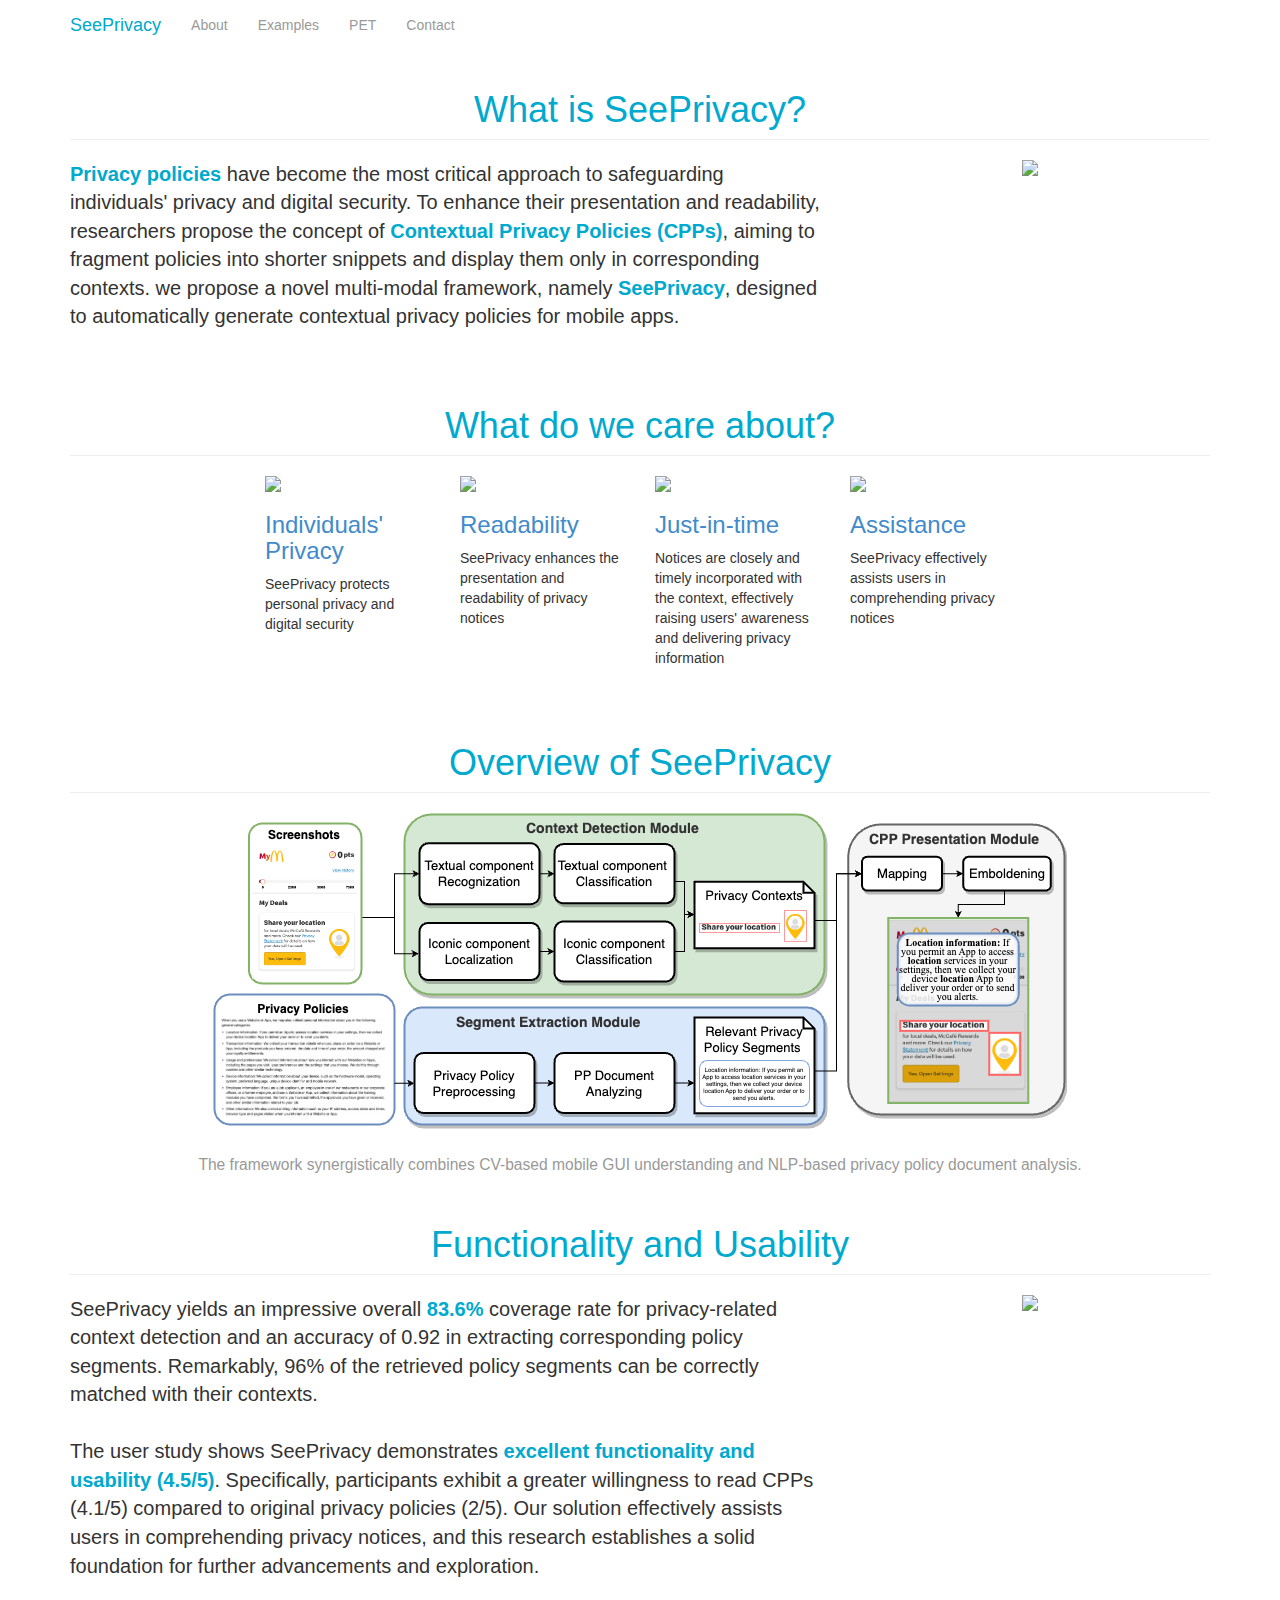
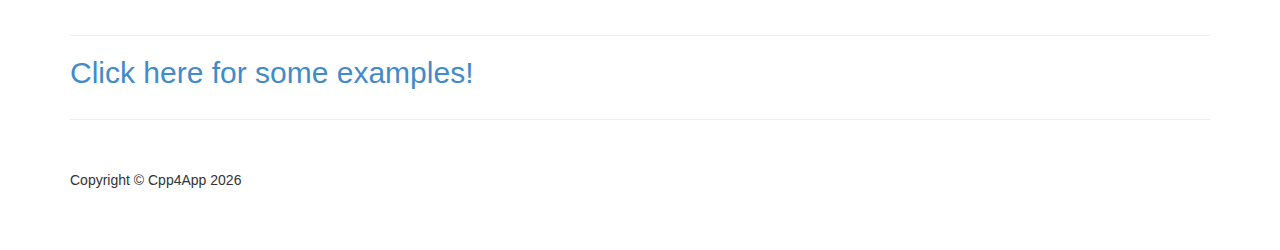
==== about.html @ 59a584f7 "update" ====
<!DOCTYPE html>
<html lang="en">
  <head>
    <meta charset="utf-8">
    <meta name="viewport" content="width=device-width, initial-scale=1.0">
    <meta name="description" content="">
    <meta name="author" content="">

    <title>SeePrivacy: Automated Contextual Privacy Policies Generation for Mobile Apps</title>

    <!-- Bootstrap core CSS -->
    <link href="css/bootstrap.css" rel="stylesheet">

    <!-- Custom CSS for the '3 Col Portfolio' Template -->
    <link href="css/3-col-portfolio.css" rel="stylesheet">
  </head>

  <body>

    <nav class="navbar navbar-fixed-top navbar-inverse" role="navigation">
      <div class="container">
        <div class="navbar-header">
          <button type="button" class="navbar-toggle" data-toggle="collapse" data-target=".navbar-ex1-collapse">
            <span class="sr-only">Toggle navigation</span>
            <span class="icon-bar"></span>
            <span class="icon-bar"></span>
            <span class="icon-bar"></span>
          </button>
          <a class="navbar-brand" href="index.html">SeePrivacy</a>
        </div>

        <!-- Collect the nav links, forms, and other content for toggling -->
        <div class="collapse navbar-collapse navbar-ex1-collapse">
          <ul class="nav navbar-nav">
            <li><a href="about.html">About</a></li>
            <li><a href="examples.html">Examples</a></li>
            <li><a href="index.html">PET</a></li>
            <li><a href="contact.html">Contact</a></li>
          </ul>
        </div><!-- /.navbar-collapse -->
      </div><!-- /.container -->
    </nav>

    <div class="container">

      <div class="row">

        <!-- <div class="col-lg-12">
          <h1 class="page-header" style="color: #00a9ce;"> SeePrivacy <small> Automated Contextual Privacy Policies Generation for Mobile Apps </small></h1>
        </div> -->

        <div class="col-lg-12 text-center">
          <h1 class="page-header" style="color: #00a9ce;"> What is SeePrivacy?</h1>
        </div>

      </div>

      <div class="row">

        <div class="col-md-8 portfolio-item" style="display: flex; justify-content: center; align-items: center; font-size:20px;">
          <p><strong style="color: #00a9ce;">Privacy policies</strong> have become the most critical approach to safeguarding individuals' privacy and digital security. 
            To enhance their presentation and readability, researchers propose the concept of <strong style="color: #00a9ce;">Contextual Privacy Policies (CPPs)</strong>, 
              aiming to fragment policies into shorter snippets and display them only in corresponding contexts. we propose a novel multi-modal framework, namely <strong style="color: #00a9ce;">SeePrivacy</strong>, designed to automatically generate contextual privacy policies for mobile apps.</p>
        </div>

        <div class="col-md-4 portfolio-item" style="display: flex; justify-content: center; align-items: center;">
          <img class="img-responsive" src="http://placehold.it/400x400" style="display: block; margin: 0 auto;">
        </div>

      </div>

      <div class="row">

        <div class="col-lg-12 text-center">
          <h1 class="page-header" style="color: #00a9ce;"> What do we care about?</h1>
        </div>

      </div>

      <div class="row" style="display: flex; justify-content: center;">

        <div class="col-md-2 portfolio-item">
          <a><img class="img-responsive" src="http://placehold.it/400x400"></a>
          <h3><a>Individuals' Privacy</a></h3>
          <p>SeePrivacy protects personal privacy and digital security</p>
        </div>

        <div class="col-md-2 portfolio-item">
          <a><img class="img-responsive" src="http://placehold.it/400x400"></a>
          <h3><a>Readability</a></h3>
          <p> SeePrivacy enhances the presentation and readability of privacy notices</p>
        </div>

        <div class="col-md-2 portfolio-item">
          <a><img class="img-responsive" src="http://placehold.it/400x400"></a>
          <h3><a>Just-in-time</a></h3>
          <p> Notices are closely and
            timely incorporated with the context, effectively raising users'
            awareness and delivering privacy information</p>
        </div>

        <div class="col-md-2 portfolio-item">
          <a><img class="img-responsive" src="http://placehold.it/400x400"></a>
          <h3><a>Assistance</a></h3>
          <p>SeePrivacy effectively assists users in comprehending privacy
            notices</p>
        </div>

      </div>

      <!-- <p class="col-lg-12"; style="font-size:20px;" >
      🚀 <strong>Privacy policies</strong> have become the most critical approach to safeguarding individuals�? privacy and digital security. 
      To enhance their presentation and readability, researchers propose the concept of <strong>Contextual Privacy Policies (CPPs)</strong>, 
        aiming to <u>fragment policies into shorter snippets and display them only in corresponding contexts</u>.
      </p>
      <p class="col-lg-12"; style="font-size:20px;" >
        🥳 In this paper, we propose a novel multi-modal framework, namely <strong>SeePrivacy</strong>, designed to automatically generate contextual privacy policies for mobile apps. 
        Our method synergistically combines CV-based mobile GUI understanding and NLP-based privacy policy document analysis, yielding an impressive overall <strong>83.6%</strong>
        coverage rate for privacy-related context detection and an accuracy of 0.92 in extracting corresponding policy segments. 
        Remarkably, 96% of the retrieved policy segments can be correctly matched with their contexts. 
        </p>
        <p class="col-lg-12"; style="font-size:20px;" >
        👏 The user study shows SeePrivacy demonstrates <strong>excellent functionality and usability (4.5/5)</strong>. 
        Specifically, participants exhibit a greater willingness to read CPPs (4.1/5) compared to original privacy policies (2/5). 
        Our solution effectively assists users in comprehending privacy notices, and this research establishes a solid foundation for further advancements and exploration.
      </p> -->

      <!-- <hr> -->

      <div class="row">

        <div class="col-lg-12 text-center">
          <h1 class="page-header" style="color: #00a9ce;">Overview of SeePrivacy</h1>
        </div>

      </div>

      <div>
      <center>
      <img class="img-responsive" src="assets/images/overview.png">
      <h3 style="text-align:center"><small>The framework synergistically combines CV-based mobile GUI understanding and NLP-based privacy policy document analysis.</small></h3>
      </center>
      </div>
      
      <div class="row">

        <div class="col-lg-12 text-center">
          <h1 class="page-header" style="color: #00a9ce;"> Functionality and Usability</h1>
        </div>

      </div>

      <div class="row">

        <div class="col-md-8 portfolio-item" style="display: flex; justify-content: center; align-items: center; font-size:20px;">
          <p>SeePrivacy yields an impressive overall <strong style="color: #00a9ce;">83.6%</strong>
            coverage rate for privacy-related context detection and an accuracy of 0.92 in extracting corresponding policy segments. 
            Remarkably, 96% of the retrieved policy segments can be correctly matched with their contexts. <br><br>The user study shows SeePrivacy demonstrates <strong style="color: #00a9ce;">excellent functionality and usability (4.5/5)</strong>. 
            Specifically, participants exhibit a greater willingness to read CPPs (4.1/5) compared to original privacy policies (2/5). 
            Our solution effectively assists users in comprehending privacy notices, and this research establishes a solid foundation for further advancements and exploration.</p>
        </div>

        <div class="col-md-4 portfolio-item" style="display: flex; justify-content: center; align-items: center;">
          <img class="img-responsive" src="http://placehold.it/400x400" style="display: block; margin: 0 auto;">
        </div>

      </div>


      <hr>

      <h2> 
      <a href="examples.html">Click here for some examples!</a>
      </h2>
<!-- This is for switching pages. -->
<!--         <div class="col-lg-12">
          <ul class="pagination">
            <li><a href="#">&laquo;</a></li>
            <li class="active"><a href="#">1</a></li>
            <li><a href="#">2</a></li>
            <li><a href="#">3</a></li>
            <li><a href="#">4</a></li>
            <li><a href="#">5</a></li>
            <li><a href="#">&raquo;</a></li>
          </ul>        
        </div> 
-->


    </div><!-- /.container -->

    <div class="container">

      <hr>

      <footer>
        <div class="row">
          <div class="col-lg-12">
            <p>Copyright &copy; Cpp4App <span id="getCurrentDate"></span></p>
          </div>
        </div>
      </footer>
      
    </div><!-- /.container -->

    <!-- JavaScript -->
    <script src="js/jquery-1.10.2.js"></script>
    <script src="js/bootstrap.js"></script>
    <script type="text/javascript">
      var dt = new Date();
      document.getElementById('getCurrentDate').innerHTML = dt.getFullYear();
    </script>
  </body>

</html>
---- css/3-col-portfolio.css ----
body {
	margin-top: 50px; /* 50px is the height of the navbar - change this if the navbarn height changes */
}

.portfolio-item {
	margin-bottom: 25px;
}

footer {
	margin: 50px 0;
}
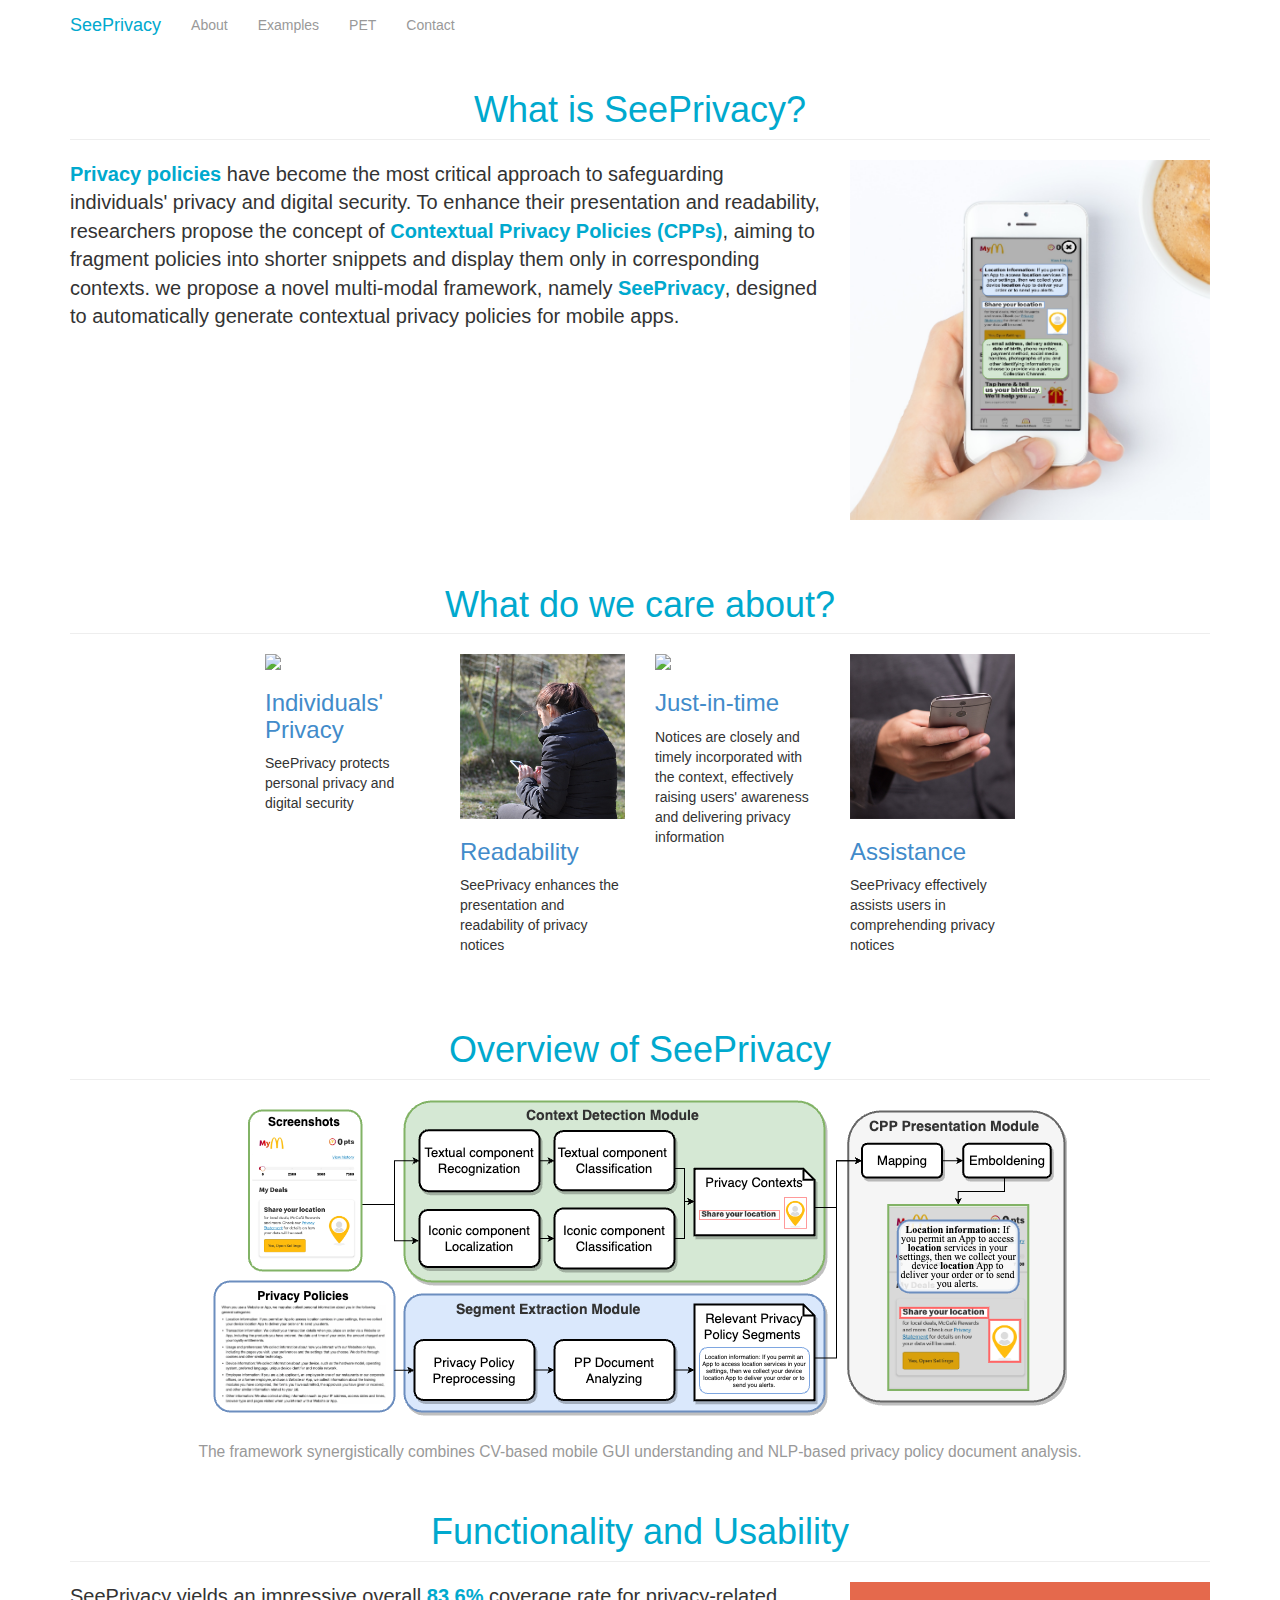
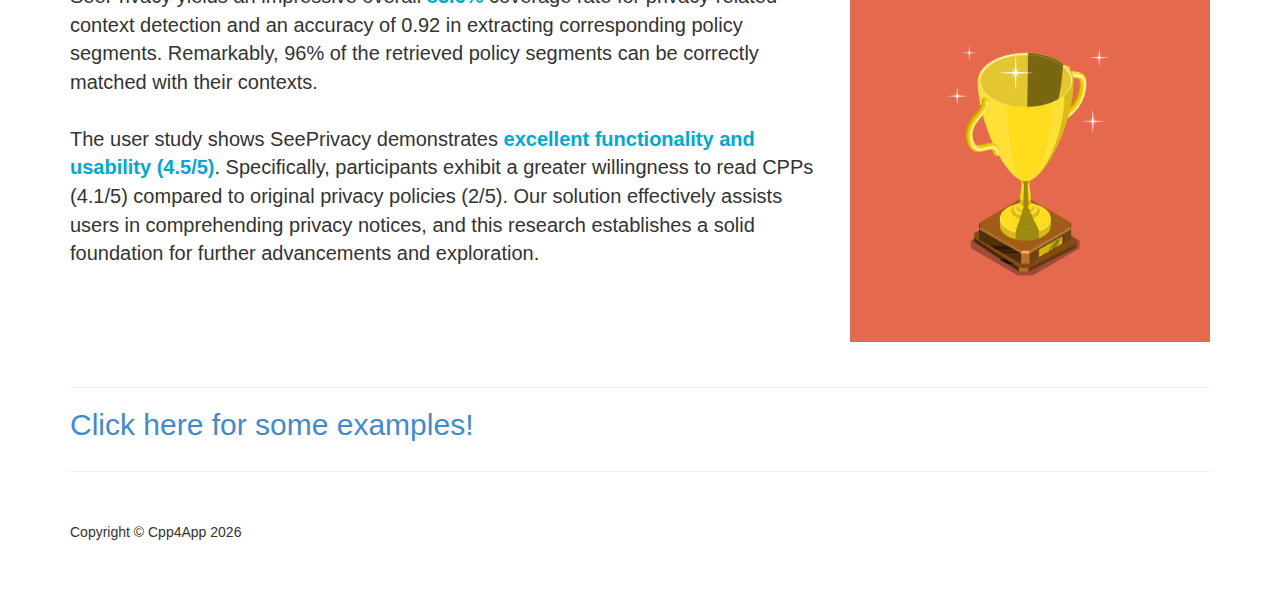
==== commit 86824125: "update" ====
--- a/about.html
+++ b/about.html
@@ -64,7 +64,7 @@
         </div>
 
         <div class="col-md-4 portfolio-item" style="display: flex; justify-content: center; align-items: center;">
-          <img class="img-responsive" src="http://placehold.it/400x400" style="display: block; margin: 0 auto;">
+          <img class="img-responsive" src="assets/images/cpp_index_1_resize.png" style="display: block; margin: 0 auto;">
         </div>
 
       </div>
@@ -80,19 +80,19 @@
       <div class="row" style="display: flex; justify-content: center;">
 
         <div class="col-md-2 portfolio-item">
-          <a><img class="img-responsive" src="http://placehold.it/400x400"></a>
+          <a><img class="img-responsive" src="assets/images/about_1.png"></a>
           <h3><a>Individuals' Privacy</a></h3>
           <p>SeePrivacy protects personal privacy and digital security</p>
         </div>
 
         <div class="col-md-2 portfolio-item">
-          <a><img class="img-responsive" src="http://placehold.it/400x400"></a>
+          <a><img class="img-responsive" src="assets/images/about_2.png"></a>
           <h3><a>Readability</a></h3>
           <p> SeePrivacy enhances the presentation and readability of privacy notices</p>
         </div>
 
         <div class="col-md-2 portfolio-item">
-          <a><img class="img-responsive" src="http://placehold.it/400x400"></a>
+          <a><img class="img-responsive" src="assets/images/about_3.png"></a>
           <h3><a>Just-in-time</a></h3>
           <p> Notices are closely and
             timely incorporated with the context, effectively raising users'
@@ -100,7 +100,7 @@
         </div>
 
         <div class="col-md-2 portfolio-item">
-          <a><img class="img-responsive" src="http://placehold.it/400x400"></a>
+          <a><img class="img-responsive" src="assets/images/about_4.png"></a>
           <h3><a>Assistance</a></h3>
           <p>SeePrivacy effectively assists users in comprehending privacy
             notices</p>
@@ -161,7 +161,7 @@
         </div>
 
         <div class="col-md-4 portfolio-item" style="display: flex; justify-content: center; align-items: center;">
-          <img class="img-responsive" src="http://placehold.it/400x400" style="display: block; margin: 0 auto;">
+          <img class="img-responsive" src="assets/images/about_5.png" style="display: block; margin: 0 auto;">
         </div>
 
       </div>
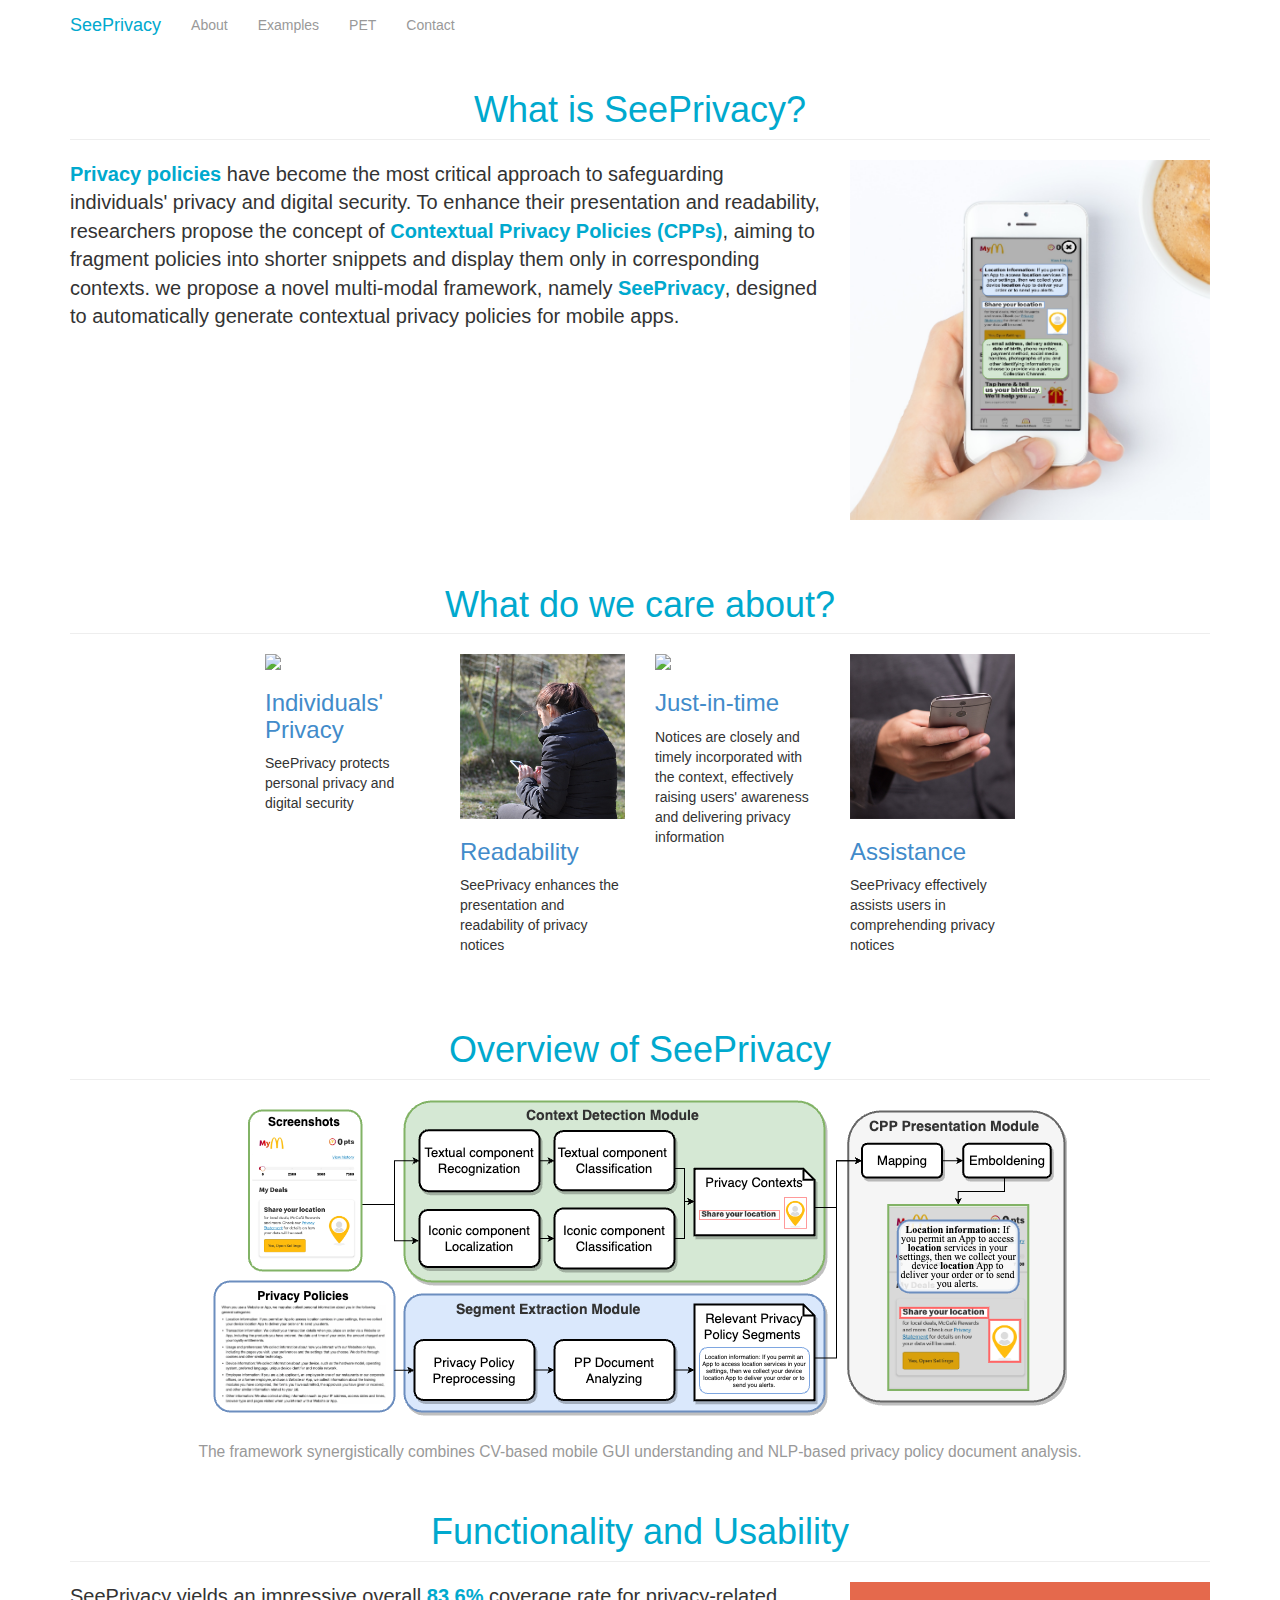
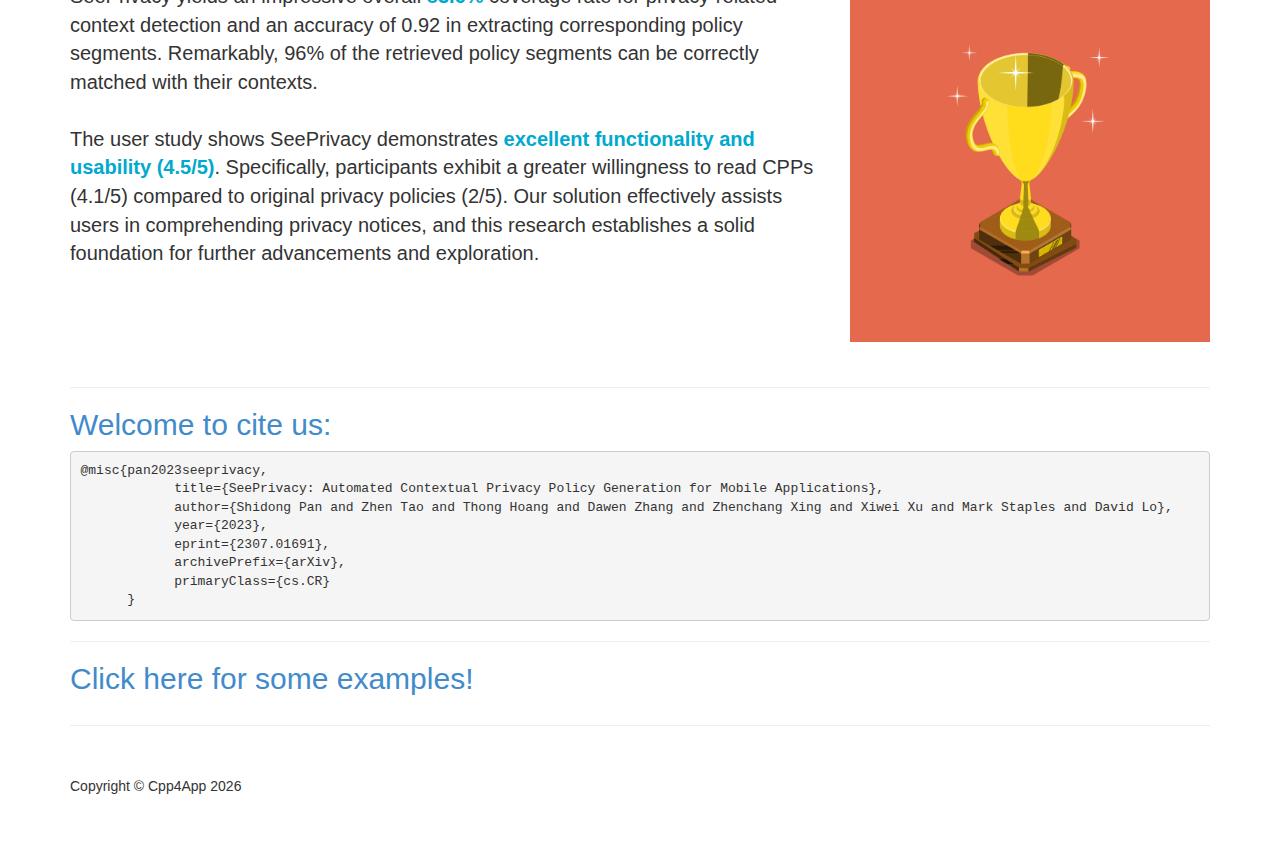
==== commit 485c2edb: "update" ====
--- a/about.html
+++ b/about.html
@@ -34,7 +34,7 @@
           <ul class="nav navbar-nav">
             <li><a href="about.html">About</a></li>
             <li><a href="examples.html">Examples</a></li>
-            <li><a href="index.html">PET</a></li>
+            <li><a href="index_PET.html">PET</a></li>
             <li><a href="contact.html">Contact</a></li>
           </ul>
         </div><!-- /.navbar-collapse -->
@@ -168,6 +168,23 @@
 
 
       <hr>
+      <h2 style="color: #428bca;">Welcome to cite us:</h2>
+      <div class="cite-me-section">
+        <!-- <p>Welcome to cite us:</p> -->
+        <div class="citation-block">
+          <pre><code>@misc{pan2023seeprivacy,
+            title={SeePrivacy: Automated Contextual Privacy Policy Generation for Mobile Applications}, 
+            author={Shidong Pan and Zhen Tao and Thong Hoang and Dawen Zhang and Zhenchang Xing and Xiwei Xu and Mark Staples and David Lo},
+            year={2023},
+            eprint={2307.01691},
+            archivePrefix={arXiv},
+            primaryClass={cs.CR}
+      }</code></pre>
+          <!-- <button onclick="copyCitation()">Copy Citation</button> -->
+        </div>
+      </div>
+
+      <hr>
 
       <h2> 
       <a href="examples.html">Click here for some examples!</a>
@@ -210,6 +227,7 @@
       var dt = new Date();
       document.getElementById('getCurrentDate').innerHTML = dt.getFullYear();
     </script>
+
   </body>
 
 </html>
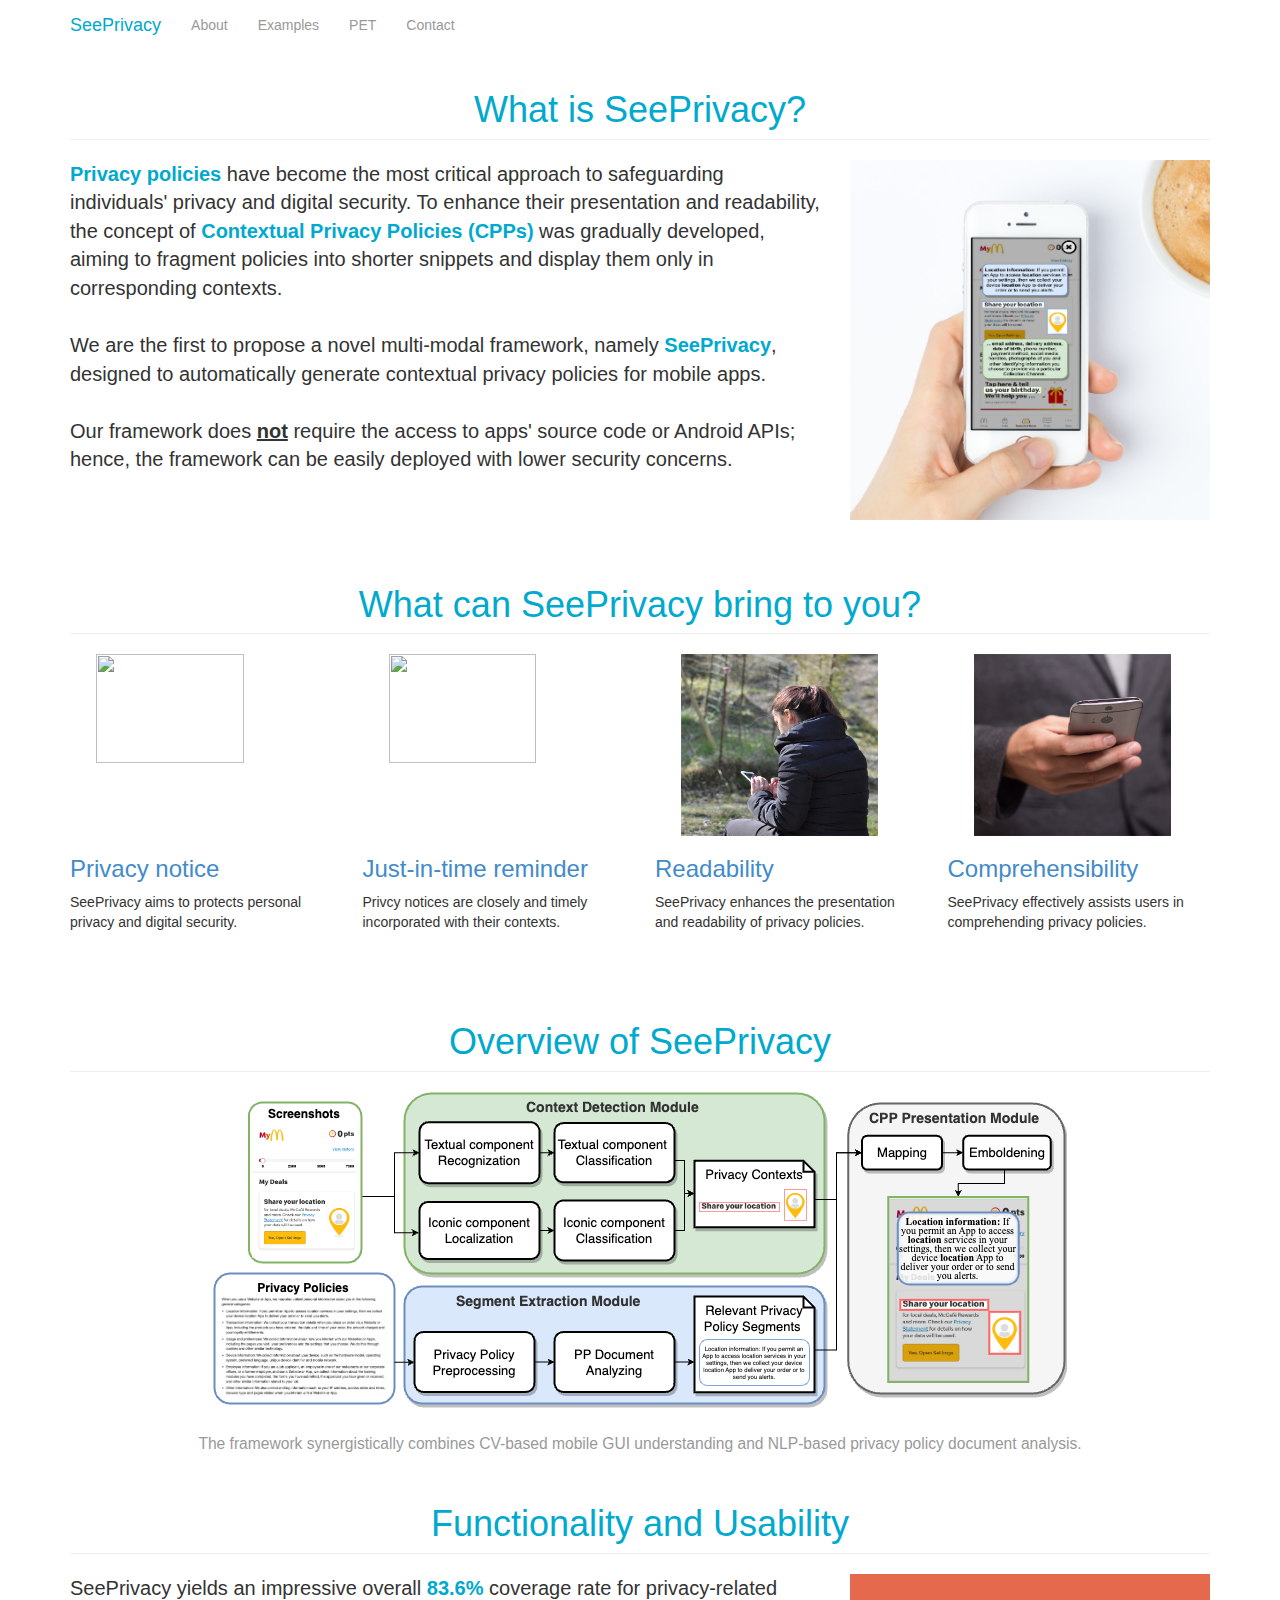
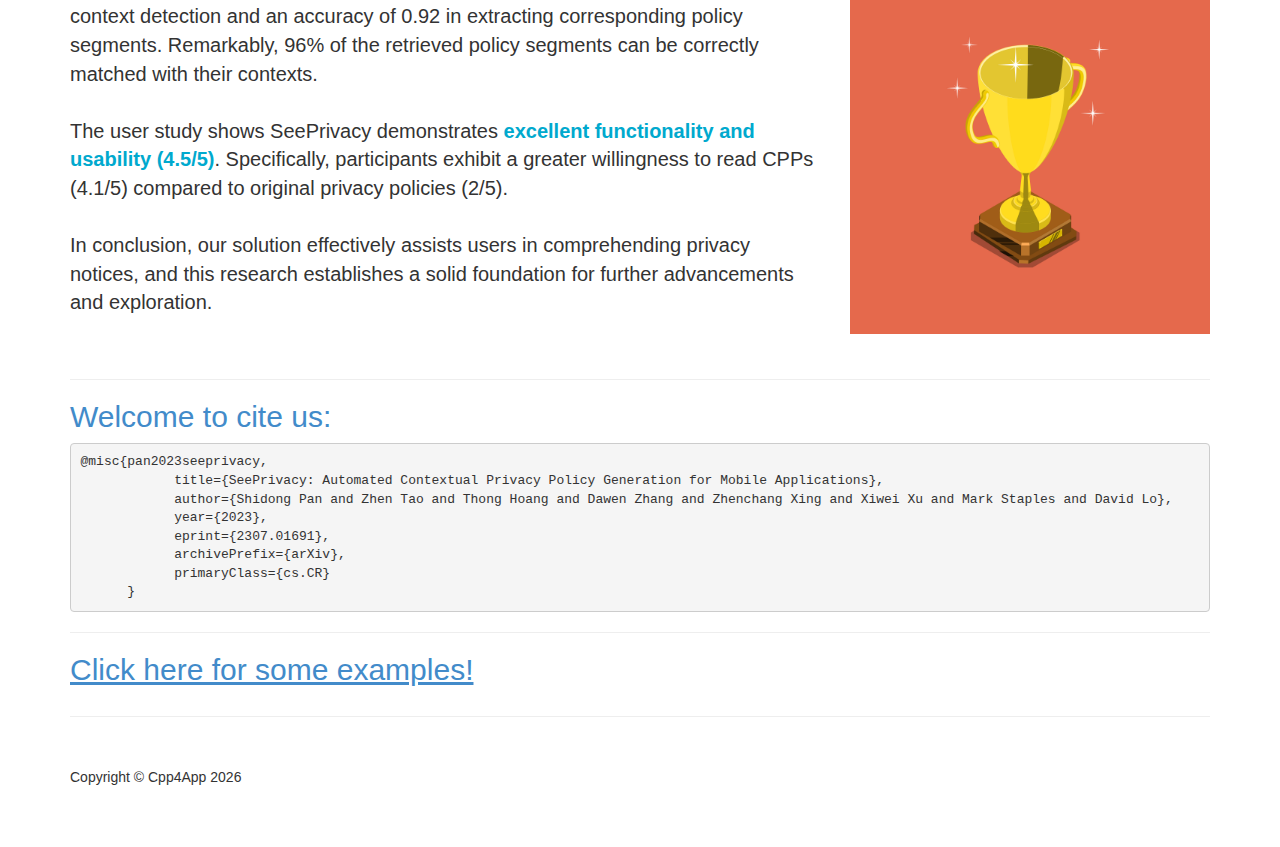
==== commit 7b472cf6: "Update about.html" ====
--- a/about.html
+++ b/about.html
@@ -42,7 +42,6 @@
     </nav>
 
     <div class="container">
-
       <div class="row">
 
         <!-- <div class="col-lg-12">
@@ -59,8 +58,13 @@
 
         <div class="col-md-8 portfolio-item" style="display: flex; justify-content: center; align-items: center; font-size:20px;">
           <p><strong style="color: #00a9ce;">Privacy policies</strong> have become the most critical approach to safeguarding individuals' privacy and digital security. 
-            To enhance their presentation and readability, researchers propose the concept of <strong style="color: #00a9ce;">Contextual Privacy Policies (CPPs)</strong>, 
-              aiming to fragment policies into shorter snippets and display them only in corresponding contexts. we propose a novel multi-modal framework, namely <strong style="color: #00a9ce;">SeePrivacy</strong>, designed to automatically generate contextual privacy policies for mobile apps.</p>
+          To enhance their presentation and readability, the concept of <strong style="color: #00a9ce;">Contextual Privacy Policies (CPPs)</strong> was gradually developed, 
+          aiming to fragment policies into shorter snippets and display them only in corresponding contexts. 
+          <br><br>
+          We are the first to propose a novel multi-modal framework, namely <strong style="color: #00a9ce;">SeePrivacy</strong>, designed to automatically generate contextual privacy policies for mobile apps.
+          <br><br>
+          Our framework does <u><strong>not</strong></u> require the access to apps' source code or Android APIs; hence, the framework can be easily deployed with lower security concerns.
+        </p>
         </div>
 
         <div class="col-md-4 portfolio-item" style="display: flex; justify-content: center; align-items: center;">
@@ -72,55 +76,52 @@
       <div class="row">
 
         <div class="col-lg-12 text-center">
-          <h1 class="page-header" style="color: #00a9ce;"> What do we care about?</h1>
+          <h1 class="page-header" style="color: #00a9ce;"> What can SeePrivacy bring to you?</h1>
         </div>
 
       </div>
 
       <div class="row" style="display: flex; justify-content: center;">
 
-        <div class="col-md-2 portfolio-item">
-          <a><img class="img-responsive" src="assets/images/about_1.png"></a>
-          <h3><a>Individuals' Privacy</a></h3>
-          <p>SeePrivacy protects personal privacy and digital security</p>
-        </div>
-
-        <div class="col-md-2 portfolio-item">
-          <a><img class="img-responsive" src="assets/images/about_2.png"></a>
+        <div class="col-md-3 portfolio-item">
+          <a><img class="img-responsive" src="assets/images/about_1.png" style="height:60%;width:75%;margin-left: 10%;margin-right: 10%;"></a>
+          <h3><a>Privacy notice</a></h3>
+          <p>SeePrivacy aims to protects personal privacy and digital security.</p>
+        </div>
+
+        <div class="col-md-3 portfolio-item">
+          <a><img class="img-responsive" src="assets/images/about_3.png" style="height:60%;width:75%;margin-left: 10%;margin-right: 10%;"></a>
+          <h3><a>Just-in-time reminder</a></h3>
+          <p> Privcy notices are closely and timely incorporated with their contexts.</p>
+        </div>
+    
+        <div class="col-md-3 portfolio-item">
+          <a><img class="img-responsive" src="assets/images/about_2.png" style="height:60%;width:75%;margin-left: 10%;margin-right: 10%;"></a>
           <h3><a>Readability</a></h3>
-          <p> SeePrivacy enhances the presentation and readability of privacy notices</p>
-        </div>
-
-        <div class="col-md-2 portfolio-item">
-          <a><img class="img-responsive" src="assets/images/about_3.png"></a>
-          <h3><a>Just-in-time</a></h3>
-          <p> Notices are closely and
-            timely incorporated with the context, effectively raising users'
-            awareness and delivering privacy information</p>
-        </div>
-
-        <div class="col-md-2 portfolio-item">
-          <a><img class="img-responsive" src="assets/images/about_4.png"></a>
-          <h3><a>Assistance</a></h3>
-          <p>SeePrivacy effectively assists users in comprehending privacy
-            notices</p>
+          <p> SeePrivacy enhances the presentation and readability of privacy policies.</p>
+        </div>
+
+        <div class="col-md-3 portfolio-item">
+          <a><img class="img-responsive" src="assets/images/about_4.png" style="height:60%;width:75%;margin-left: 10%;margin-right: 10%;"></a>
+          <h3><a>Comprehensibility</a></h3>
+          <p>SeePrivacy effectively assists users in comprehending privacy policies.</p>
         </div>
 
       </div>
 
       <!-- <p class="col-lg-12"; style="font-size:20px;" >
-      🚀 <strong>Privacy policies</strong> have become the most critical approach to safeguarding individuals�? privacy and digital security. 
+      ðŸš€ <strong>Privacy policies</strong> have become the most critical approach to safeguarding individualsâ€? privacy and digital security. 
       To enhance their presentation and readability, researchers propose the concept of <strong>Contextual Privacy Policies (CPPs)</strong>, 
         aiming to <u>fragment policies into shorter snippets and display them only in corresponding contexts</u>.
       </p>
       <p class="col-lg-12"; style="font-size:20px;" >
-        🥳 In this paper, we propose a novel multi-modal framework, namely <strong>SeePrivacy</strong>, designed to automatically generate contextual privacy policies for mobile apps. 
+        ðŸ¥³ In this paper, we propose a novel multi-modal framework, namely <strong>SeePrivacy</strong>, designed to automatically generate contextual privacy policies for mobile apps. 
         Our method synergistically combines CV-based mobile GUI understanding and NLP-based privacy policy document analysis, yielding an impressive overall <strong>83.6%</strong>
         coverage rate for privacy-related context detection and an accuracy of 0.92 in extracting corresponding policy segments. 
         Remarkably, 96% of the retrieved policy segments can be correctly matched with their contexts. 
         </p>
         <p class="col-lg-12"; style="font-size:20px;" >
-        👏 The user study shows SeePrivacy demonstrates <strong>excellent functionality and usability (4.5/5)</strong>. 
+        ðŸ‘ The user study shows SeePrivacy demonstrates <strong>excellent functionality and usability (4.5/5)</strong>. 
         Specifically, participants exhibit a greater willingness to read CPPs (4.1/5) compared to original privacy policies (2/5). 
         Our solution effectively assists users in comprehending privacy notices, and this research establishes a solid foundation for further advancements and exploration.
       </p> -->
@@ -155,9 +156,12 @@
         <div class="col-md-8 portfolio-item" style="display: flex; justify-content: center; align-items: center; font-size:20px;">
           <p>SeePrivacy yields an impressive overall <strong style="color: #00a9ce;">83.6%</strong>
             coverage rate for privacy-related context detection and an accuracy of 0.92 in extracting corresponding policy segments. 
-            Remarkably, 96% of the retrieved policy segments can be correctly matched with their contexts. <br><br>The user study shows SeePrivacy demonstrates <strong style="color: #00a9ce;">excellent functionality and usability (4.5/5)</strong>. 
+            Remarkably, 96% of the retrieved policy segments can be correctly matched with their contexts. 
+            <br><br>
+            The user study shows SeePrivacy demonstrates <strong style="color: #00a9ce;">excellent functionality and usability (4.5/5)</strong>. 
             Specifically, participants exhibit a greater willingness to read CPPs (4.1/5) compared to original privacy policies (2/5). 
-            Our solution effectively assists users in comprehending privacy notices, and this research establishes a solid foundation for further advancements and exploration.</p>
+            <br><br>
+            In conclusion, our solution effectively assists users in comprehending privacy notices, and this research establishes a solid foundation for further advancements and exploration.</p>
         </div>
 
         <div class="col-md-4 portfolio-item" style="display: flex; justify-content: center; align-items: center;">
@@ -187,7 +191,7 @@
       <hr>
 
       <h2> 
-      <a href="examples.html">Click here for some examples!</a>
+      <a href="examples.html"><u>Click here for some examples!</u></a>
       </h2>
 <!-- This is for switching pages. -->
 <!--         <div class="col-lg-12">
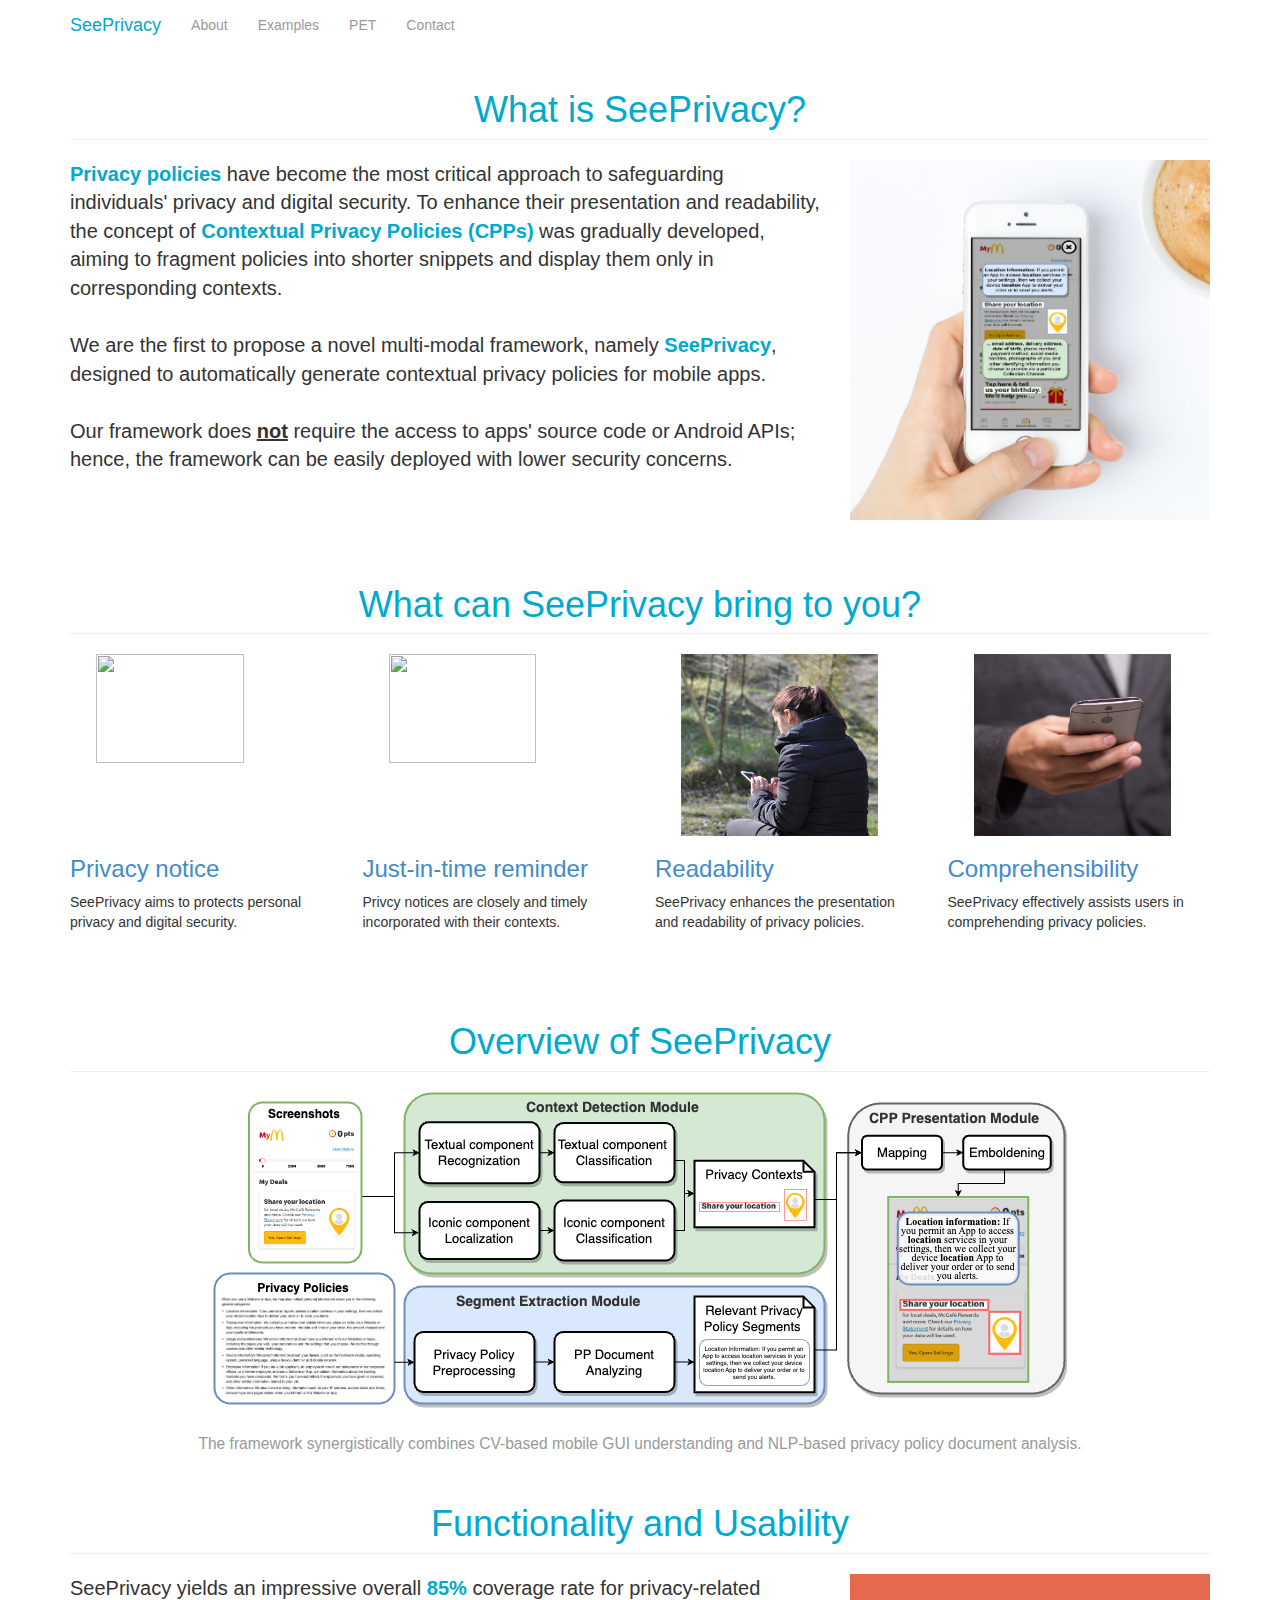
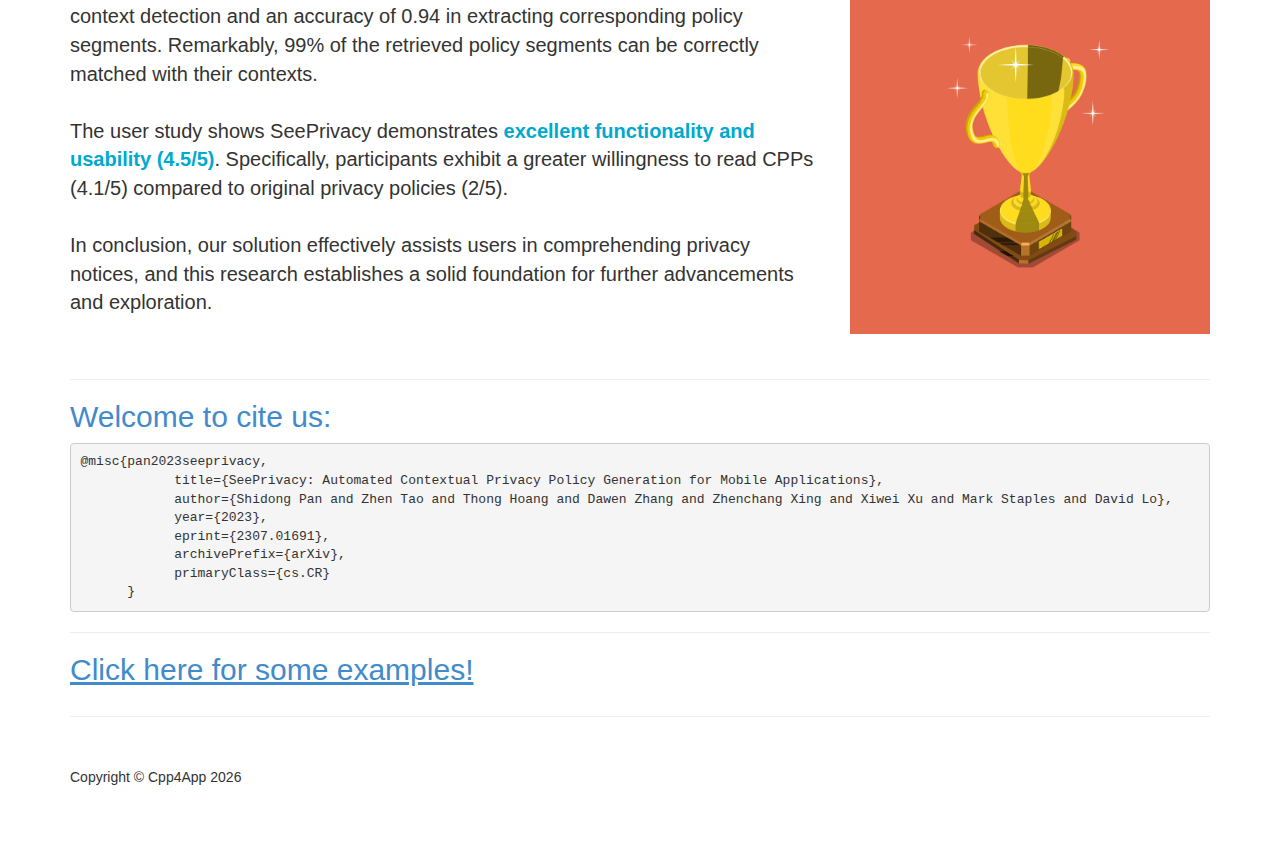
==== commit d2f30ed1: "update" ====
--- a/about.html
+++ b/about.html
@@ -110,7 +110,7 @@
       </div>
 
       <!-- <p class="col-lg-12"; style="font-size:20px;" >
-      ðŸš€ <strong>Privacy policies</strong> have become the most critical approach to safeguarding individualsâ€? privacy and digital security. 
+      ðŸš�? <strong>Privacy policies</strong> have become the most critical approach to safeguarding individualsâ�?? privacy and digital security. 
       To enhance their presentation and readability, researchers propose the concept of <strong>Contextual Privacy Policies (CPPs)</strong>, 
         aiming to <u>fragment policies into shorter snippets and display them only in corresponding contexts</u>.
       </p>
@@ -121,7 +121,7 @@
         Remarkably, 96% of the retrieved policy segments can be correctly matched with their contexts. 
         </p>
         <p class="col-lg-12"; style="font-size:20px;" >
-        ðŸ‘ The user study shows SeePrivacy demonstrates <strong>excellent functionality and usability (4.5/5)</strong>. 
+        ðŸ‘�? The user study shows SeePrivacy demonstrates <strong>excellent functionality and usability (4.5/5)</strong>. 
         Specifically, participants exhibit a greater willingness to read CPPs (4.1/5) compared to original privacy policies (2/5). 
         Our solution effectively assists users in comprehending privacy notices, and this research establishes a solid foundation for further advancements and exploration.
       </p> -->
@@ -154,9 +154,9 @@
       <div class="row">
 
         <div class="col-md-8 portfolio-item" style="display: flex; justify-content: center; align-items: center; font-size:20px;">
-          <p>SeePrivacy yields an impressive overall <strong style="color: #00a9ce;">83.6%</strong>
-            coverage rate for privacy-related context detection and an accuracy of 0.92 in extracting corresponding policy segments. 
-            Remarkably, 96% of the retrieved policy segments can be correctly matched with their contexts. 
+          <p>SeePrivacy yields an impressive overall <strong style="color: #00a9ce;">85%</strong>
+            coverage rate for privacy-related context detection and an accuracy of 0.94 in extracting corresponding policy segments. 
+            Remarkably, 99% of the retrieved policy segments can be correctly matched with their contexts. 
             <br><br>
             The user study shows SeePrivacy demonstrates <strong style="color: #00a9ce;">excellent functionality and usability (4.5/5)</strong>. 
             Specifically, participants exhibit a greater willingness to read CPPs (4.1/5) compared to original privacy policies (2/5). 
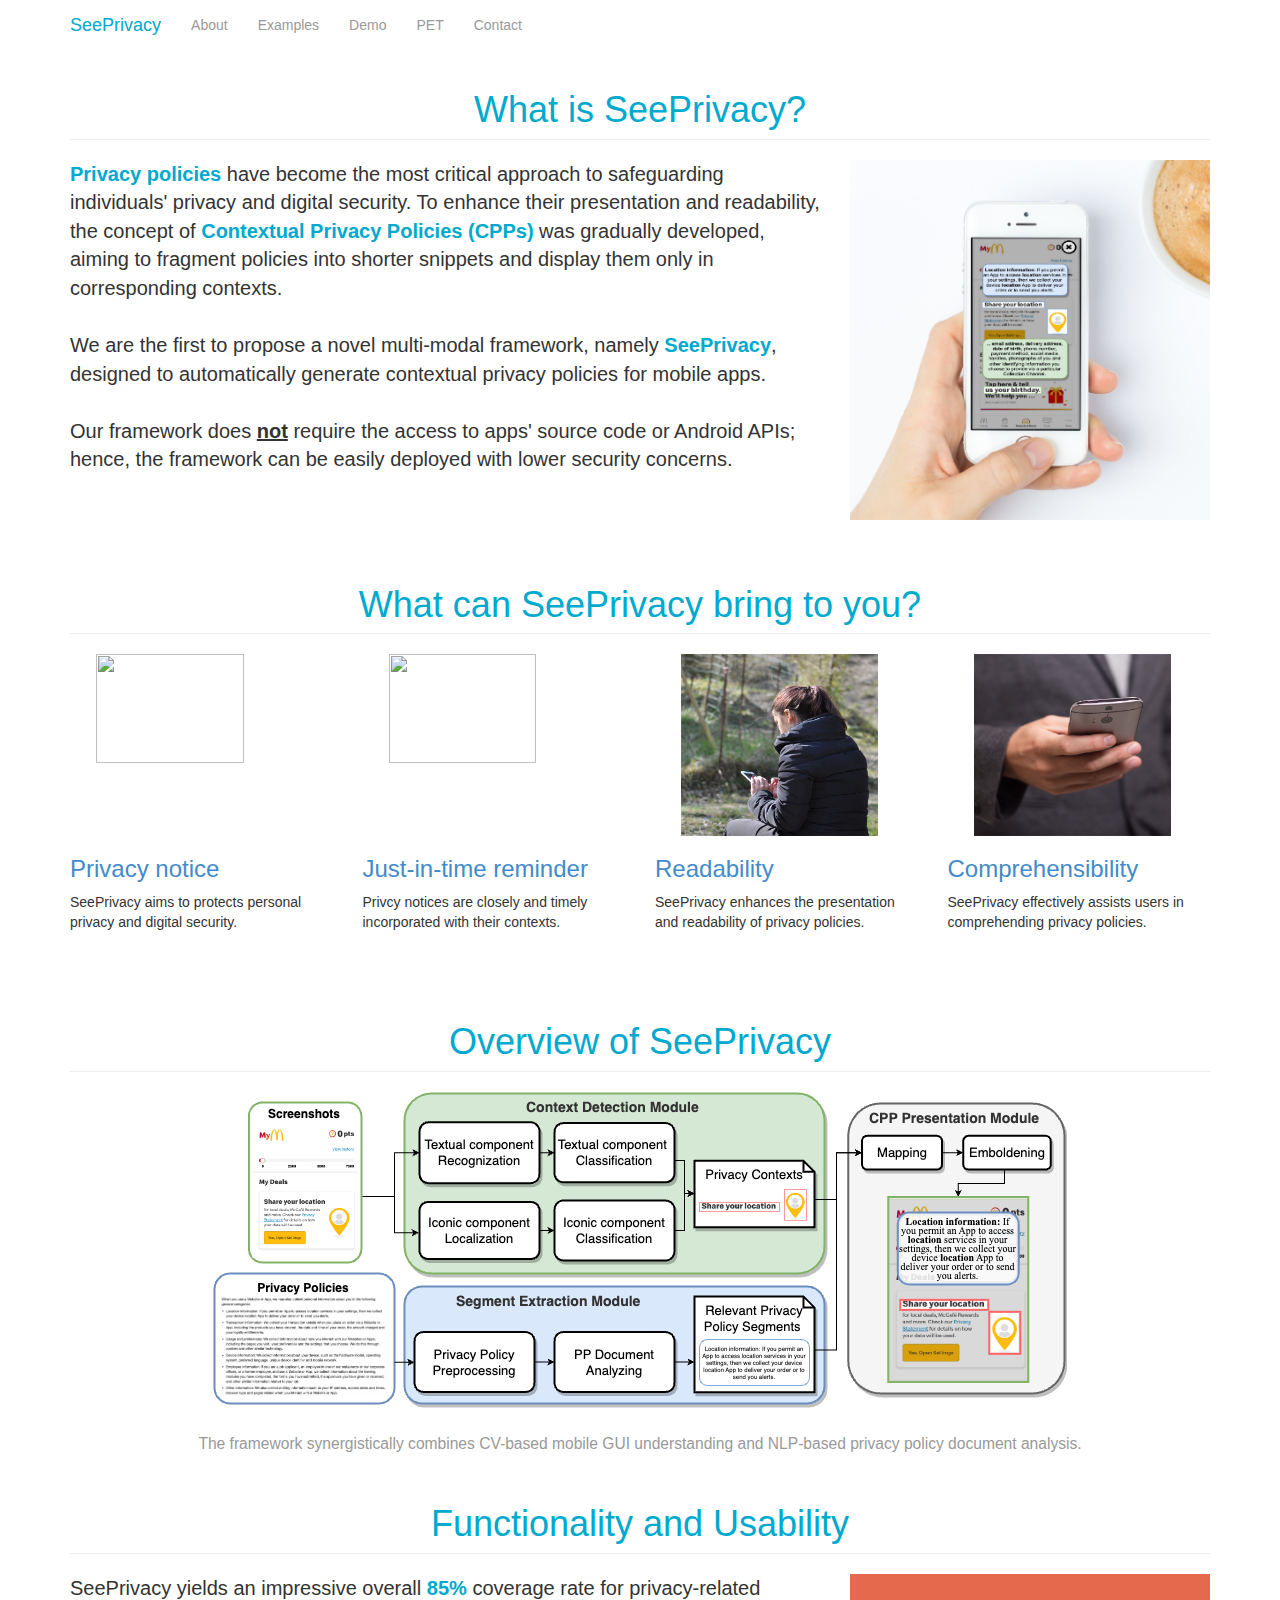
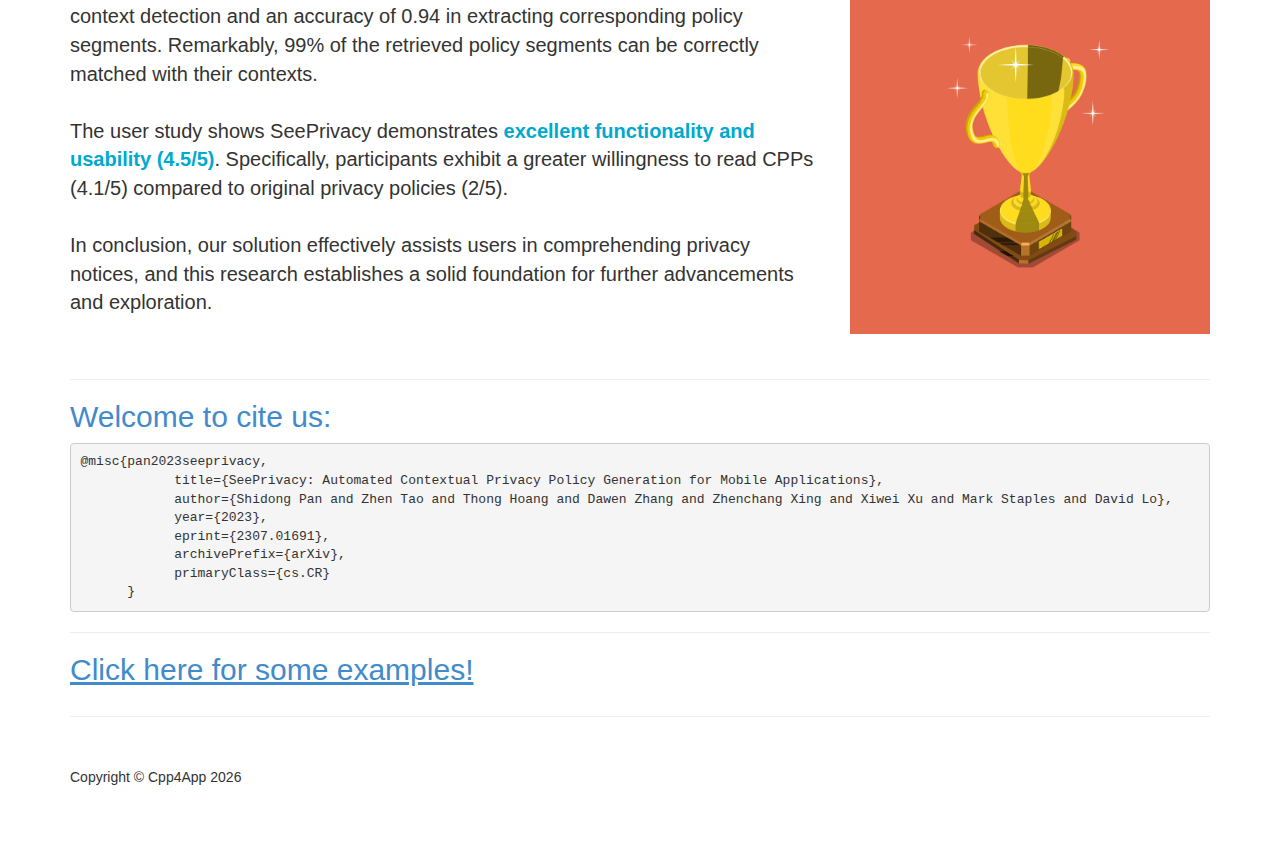
==== commit cdc7eeb9: "update demo" ====
--- a/about.html
+++ b/about.html
@@ -34,6 +34,7 @@
           <ul class="nav navbar-nav">
             <li><a href="about.html">About</a></li>
             <li><a href="examples.html">Examples</a></li>
+            <li><a href="demo.html">Demo</a></li>
             <li><a href="index_PET.html">PET</a></li>
             <li><a href="contact.html">Contact</a></li>
           </ul>
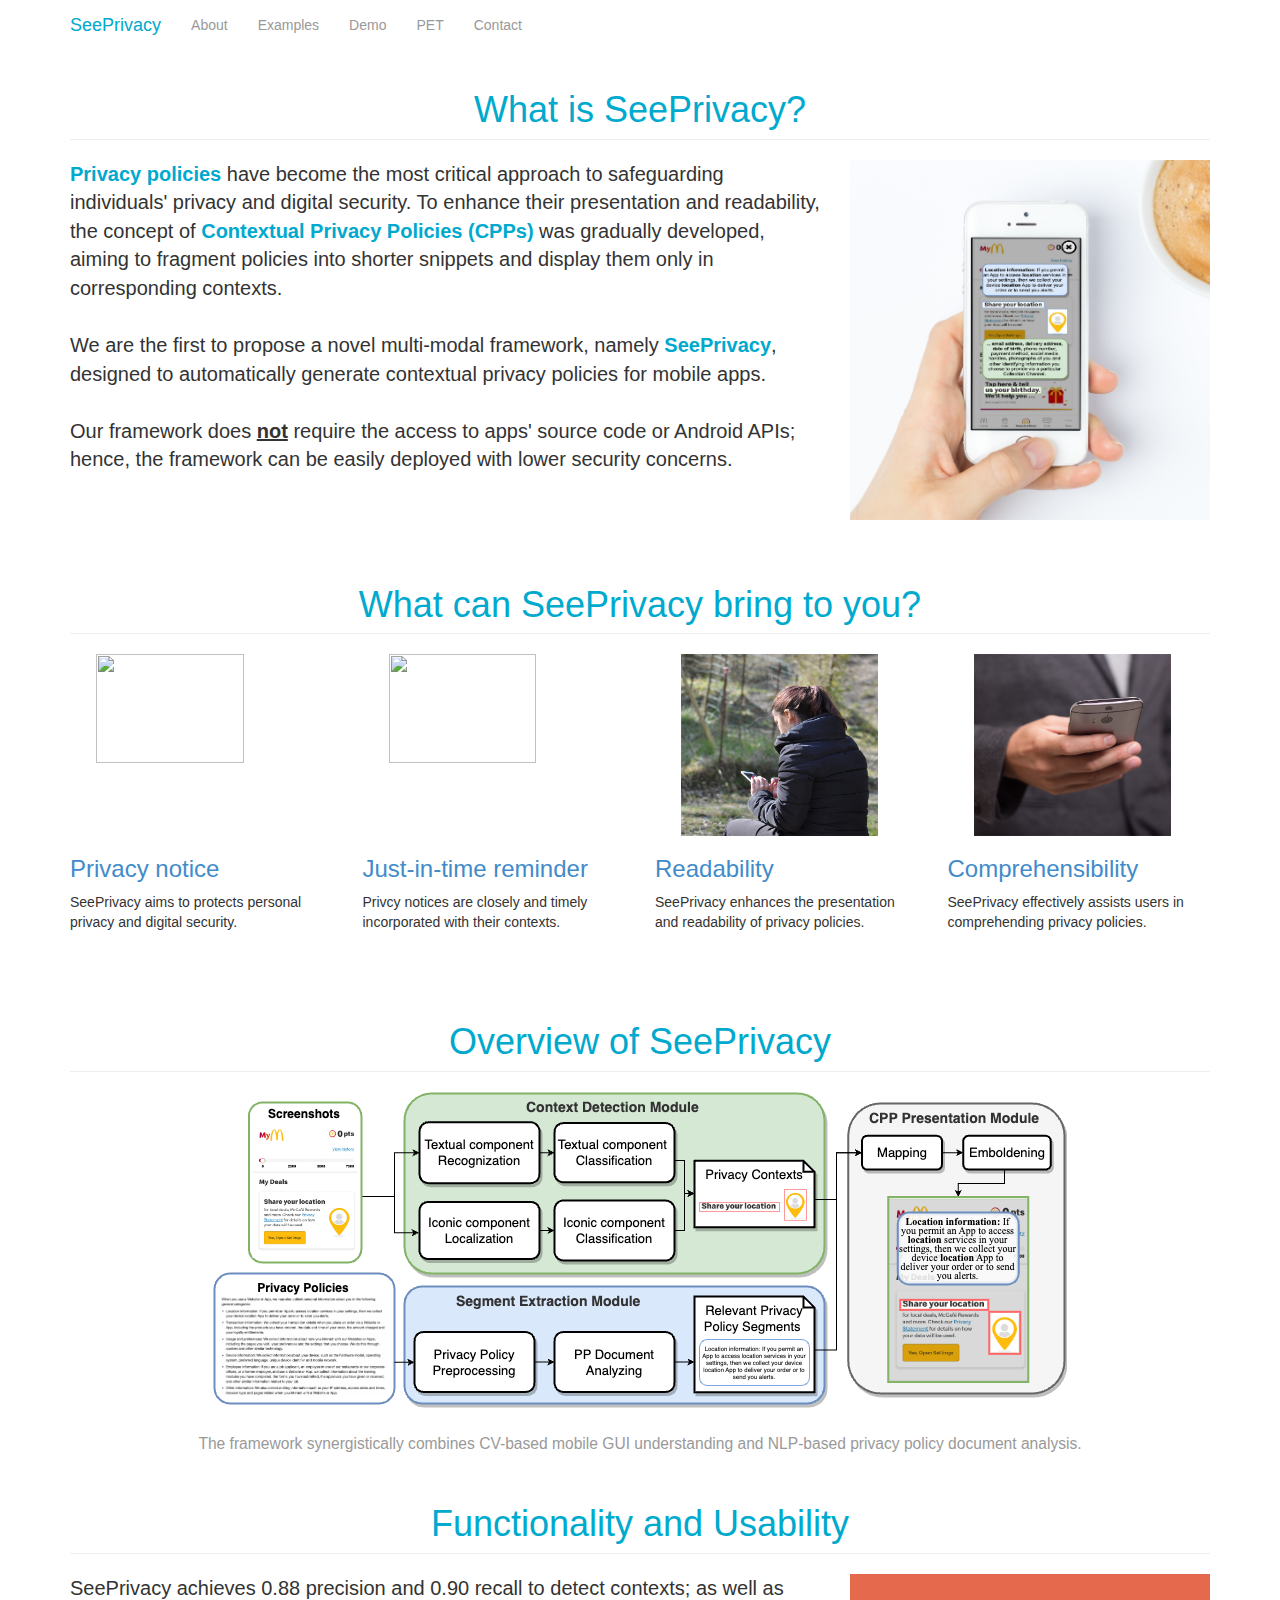
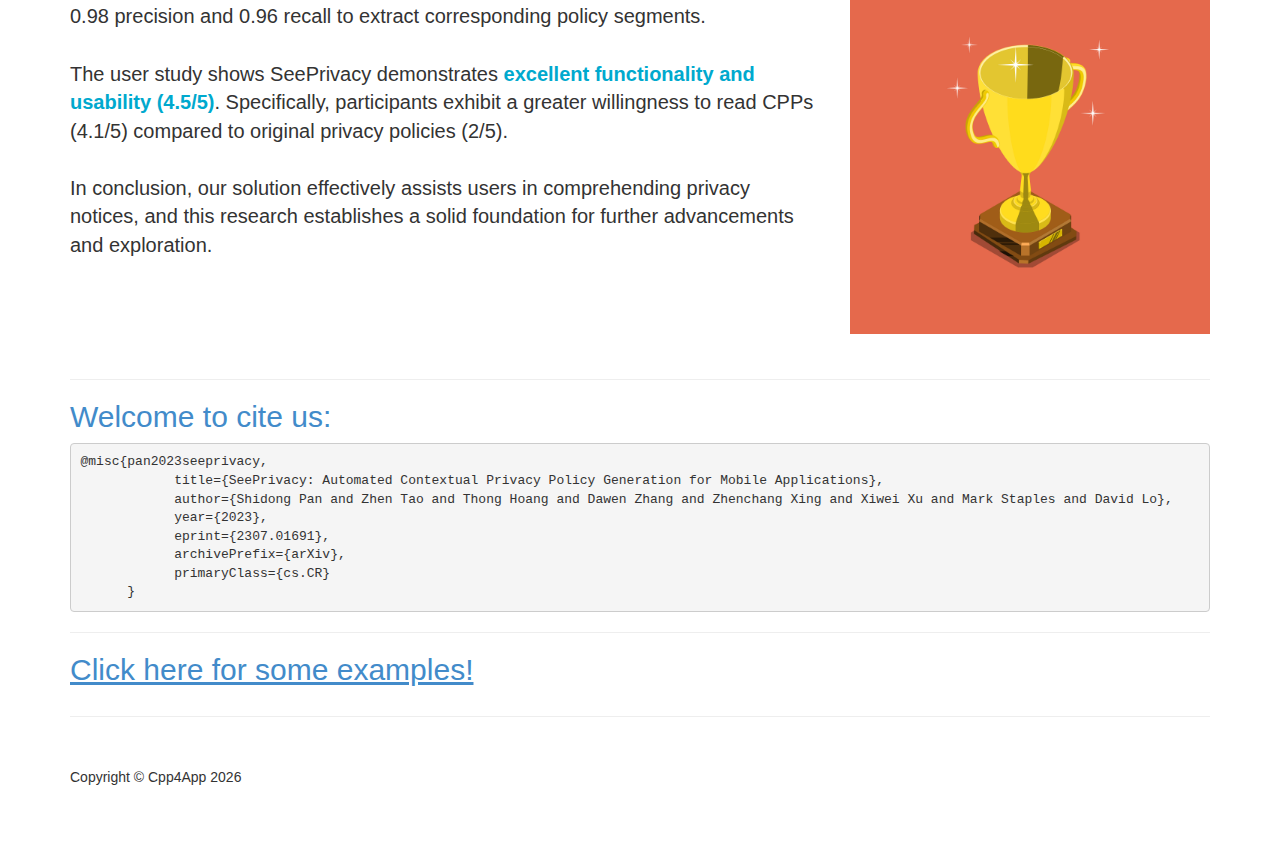
==== commit a53ff82d: "update" ====
--- a/about.html
+++ b/about.html
@@ -155,9 +155,12 @@
       <div class="row">
 
         <div class="col-md-8 portfolio-item" style="display: flex; justify-content: center; align-items: center; font-size:20px;">
-          <p>SeePrivacy yields an impressive overall <strong style="color: #00a9ce;">85%</strong>
+          <p>
+            <!-- SeePrivacy yields an impressive overall <strong style="color: #00a9ce;">85%</strong>
             coverage rate for privacy-related context detection and an accuracy of 0.94 in extracting corresponding policy segments. 
-            Remarkably, 99% of the retrieved policy segments can be correctly matched with their contexts. 
+            Remarkably, 99% of the retrieved policy segments can be correctly matched with their contexts.  -->
+            SeePrivacy achieves 0.88 precision and 0.90 recall to detect contexts; as
+            well as 0.98 precision and 0.96 recall to extract corresponding policy segments.
             <br><br>
             The user study shows SeePrivacy demonstrates <strong style="color: #00a9ce;">excellent functionality and usability (4.5/5)</strong>. 
             Specifically, participants exhibit a greater willingness to read CPPs (4.1/5) compared to original privacy policies (2/5). 
